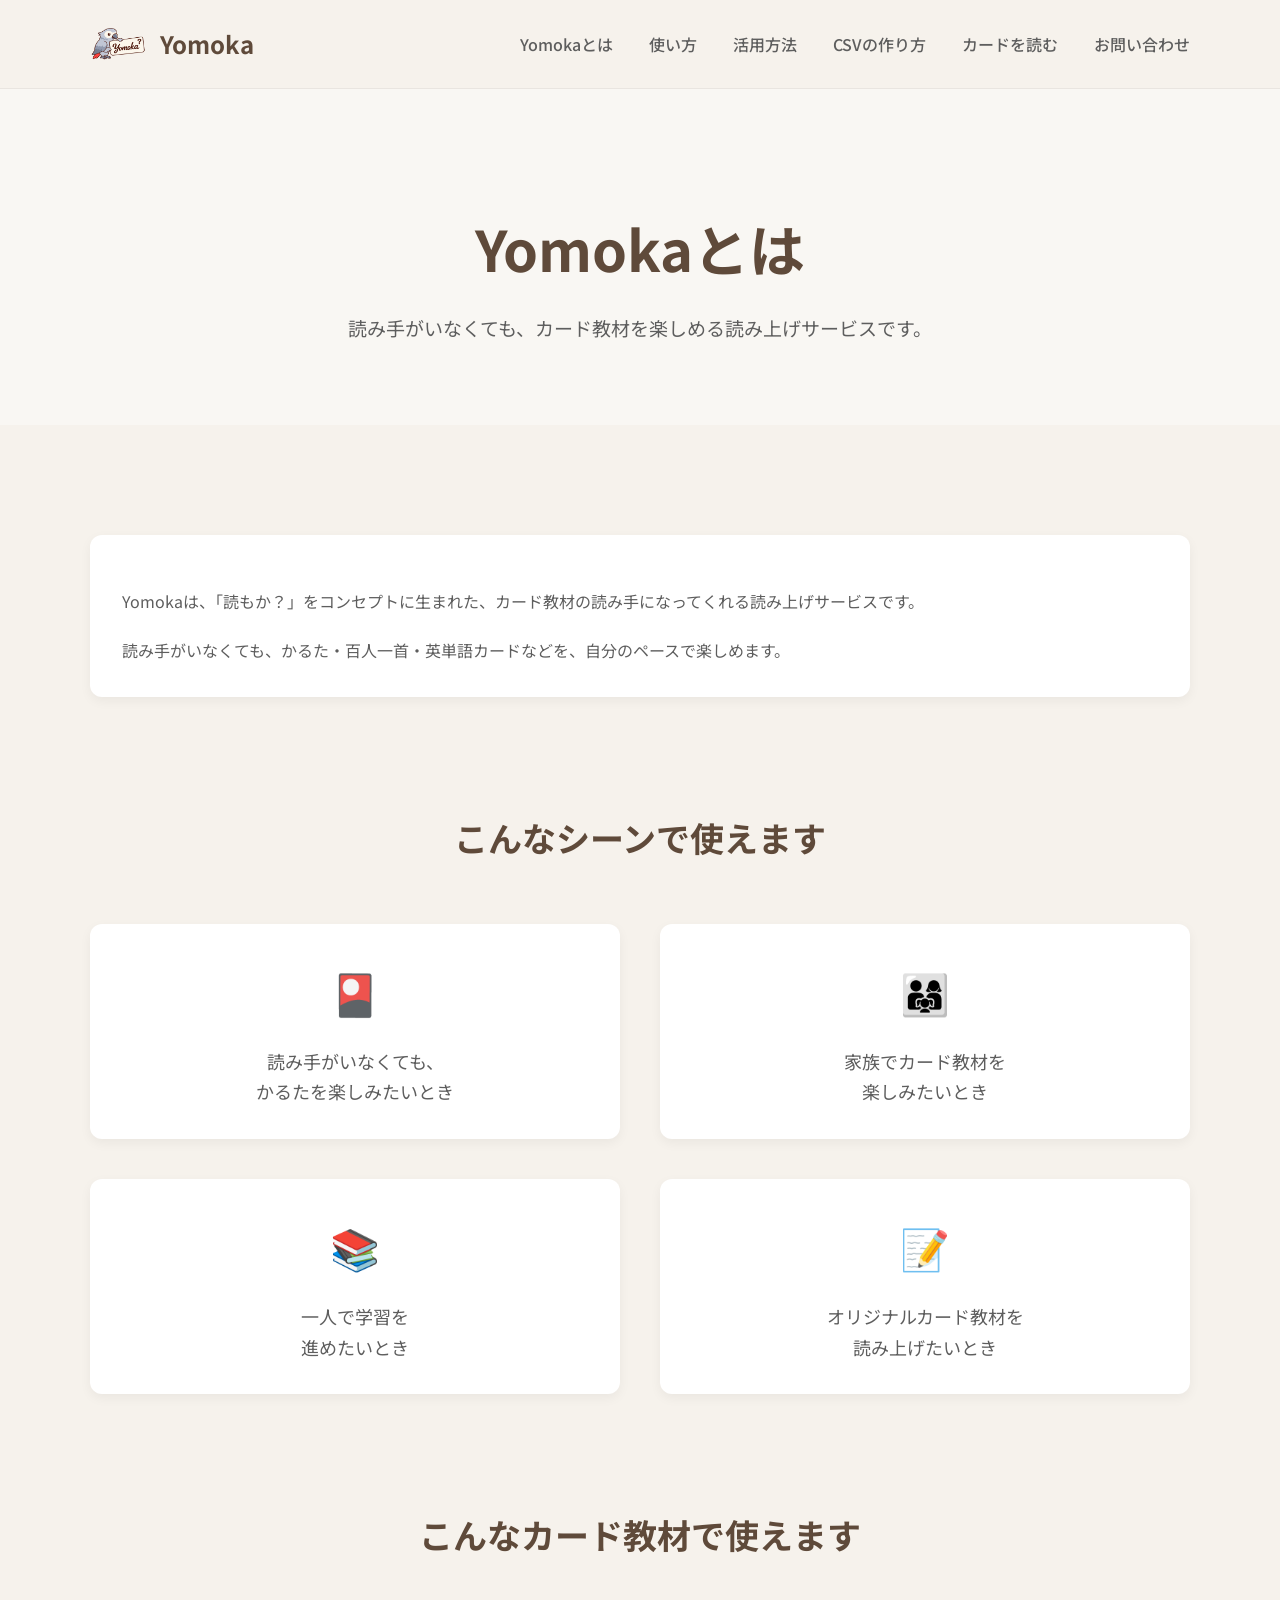
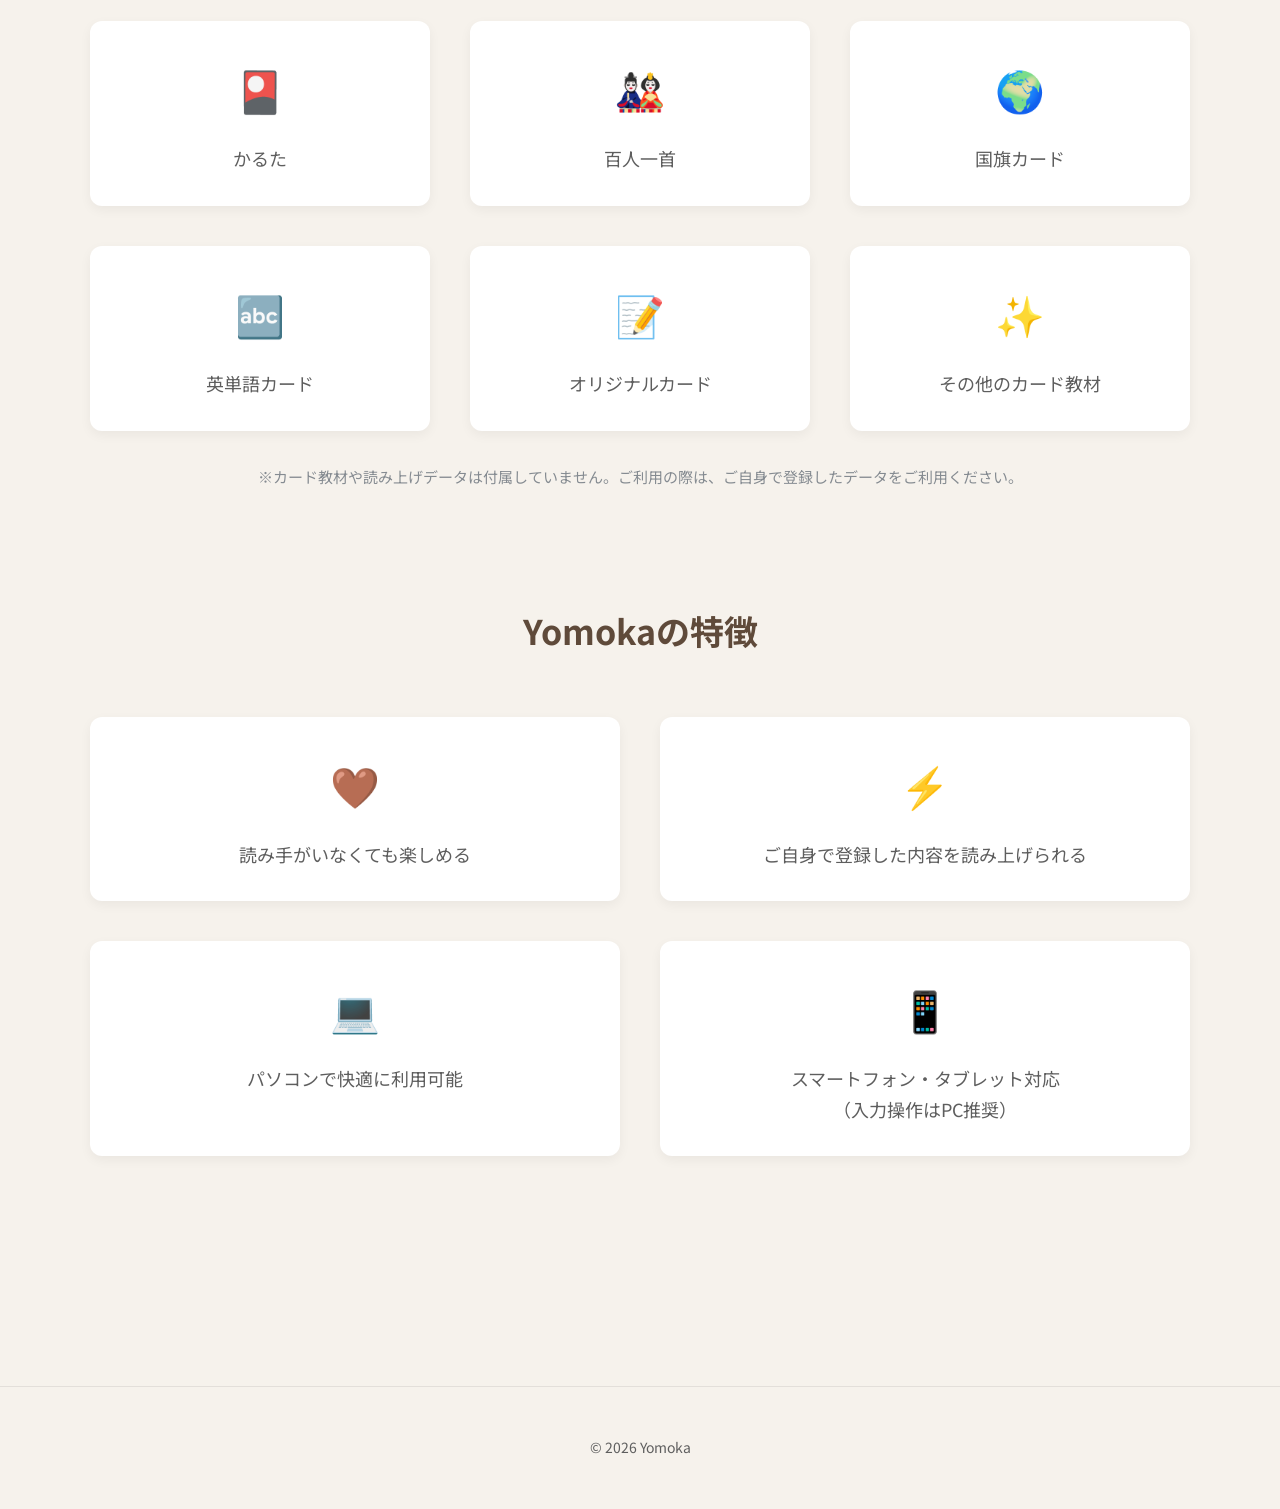
==== about.html @ 035f9401 "Update Yomoka site pages" ====
<!DOCTYPE html>
<html lang="ja">
<head>
    <meta charset="UTF-8">
    <meta name="viewport" content="width=device-width, initial-scale=1.0">
    <title>Yomokaとは｜Yomoka</title>
    <meta name="description" content="Yomokaは、カード教材の読み手になってくれる読み上げサービスです。">
    <link rel="stylesheet" href="css/style.css">
    <link rel="preconnect" href="https://fonts.googleapis.com"><link rel="preconnect" href="https://fonts.gstatic.com" crossorigin>
    <link href="https://fonts.googleapis.com/css2?family=Noto+Sans+JP:wght@400;500;700&display=swap" rel="stylesheet">
</head>
<body>
<header class="header">
    <div class="container header-inner">
        <a href="index.html" class="logo"><img src="images/logo.png" alt="Yomoka ロゴ"><span>Yomoka</span></a>
        <nav aria-label="メインナビゲーション">
            <ul class="nav">
                <li><a href="about.html">Yomokaとは</a></li>
                <li><a href="usage.html">使い方</a></li>
                <li><a href="use-cases.html">活用方法</a></li>
                <li><a href="csv.html">CSVの作り方</a></li>
                <li><a href="player.html">カードを読む</a></li>
                <li><a href="https://forms.gle/XRMqAVYMLcaAQ1Hg7" target="_blank" rel="noopener noreferrer">お問い合わせ</a></li>
            </ul>
        </nav>
    </div>
</header>
<main class="content-page">
    <section class="page-hero"><div class="container"><h1>Yomokaとは</h1><p>読み手がいなくても、カード教材を楽しめる読み上げサービスです。</p></div></section>
    <section class="section"><div class="container"><div class="card"><p>Yomokaは、「読もか？」をコンセプトに生まれた、カード教材の読み手になってくれる読み上げサービスです。</p><p>読み手がいなくても、かるた・百人一首・英単語カードなどを、自分のペースで楽しめます。</p></div></div></section>
    <section class="section section-compact"><div class="container"><h2>こんなシーンで使えます</h2><div class="grid grid-2"><div class="card">🎴<h3>読み手がいなくても、<br>かるたを楽しみたいとき</h3></div><div class="card">👨‍👩‍👧<h3>家族でカード教材を<br>楽しみたいとき</h3></div><div class="card">📚<h3>一人で学習を<br>進めたいとき</h3></div><div class="card">📝<h3>オリジナルカード教材を<br>読み上げたいとき</h3></div></div></div></section>
    <section class="section section-compact"><div class="container"><h2>こんなカード教材で使えます</h2><div class="grid grid-3"><div class="card">🎴<h3>かるた</h3></div><div class="card">🎎<h3>百人一首</h3></div><div class="card">🌍<h3>国旗カード</h3></div><div class="card">🔤<h3>英単語カード</h3></div><div class="card">📝<h3>オリジナルカード</h3></div><div class="card">✨<h3>その他のカード教材</h3></div></div><p class="note">※カード教材や読み上げデータは付属していません。ご利用の際は、ご自身で登録したデータをご利用ください。</p></div></section>
    <section class="section section-compact"><div class="container"><h2>Yomokaの特徴</h2><div class="grid grid-2"><div class="card">🤎<h3>読み手がいなくても楽しめる</h3></div><div class="card">⚡<h3>ご自身で登録した内容を読み上げられる</h3></div><div class="card">💻<h3>パソコンで快適に利用可能</h3></div><div class="card">📱<h3>スマートフォン・タブレット対応<br>（入力操作はPC推奨）</h3></div></div></div></section>
</main><footer><div class="container"><p>© 2026 Yomoka</p></div></footer><script src="js/script.js"></script></body></html>
---- css/style.css ----
*{margin:0;padding:0;box-sizing:border-box}
html{scroll-behavior:smooth}
body{font-family:"Noto Sans JP",sans-serif;background:#F6F2EC;color:#5E5E5E;line-height:1.8;font-size:16px}
img{max-width:100%;display:block}
a{text-decoration:none;color:inherit}
ul{list-style:none}
:root{--bg:#F6F2EC;--brown:#5F4A3A;--gray:#5E5E5E;--sub:#858B91;--accent:#B94A48;--white:#fff}
.container{width:min(1100px,92%);margin:auto}
.section{padding:110px 0}
h1{font-size:56px;color:var(--brown);font-weight:700;margin-bottom:16px}
h2{font-size:34px;color:var(--brown);text-align:center;margin-bottom:56px;font-weight:700}
h3{font-size:18px;font-weight:400;color:var(--gray);line-height:1.7}
p{color:var(--gray);font-weight:400}.center{text-align:center}
.header{position:fixed;top:0;left:0;width:100%;background:rgba(246,242,236,.96);backdrop-filter:blur(10px);z-index:999;border-bottom:1px solid rgba(0,0,0,.05)}
.header-inner{min-height:88px;padding:12px 0;display:flex;justify-content:space-between;align-items:center}
.logo{display:flex;align-items:center;gap:12px;font-weight:700;color:var(--brown);font-size:24px}.logo img{width:58px;height:auto}
.nav{display:flex;gap:36px}.nav a{color:var(--gray);transition:.25s;font-weight:500}.nav a:hover{color:var(--brown)}
.hero{padding:180px 0 150px}.hero-content{display:grid;grid-template-columns:minmax(280px,.9fr) minmax(0,1.1fr);gap:80px;align-items:center;max-width:980px}.hero-logo-wrap{display:flex;justify-content:center;align-items:center}.hero-logo{width:min(330px,80%);margin:auto}.hero-copy{text-align:left}.catch{font-size:34px;color:var(--brown);font-weight:700;margin-bottom:12px}.tagline{font-size:22px;margin-bottom:48px}.btn-primary{display:inline-block;background:var(--brown);color:#fff;padding:16px 44px;border-radius:12px;transition:.25s;font-size:18px;font-weight:500}.btn-primary:hover{transform:translateY(-2px);opacity:.92}.hero-note{margin-top:28px;color:var(--sub);font-size:15px}
.card{background:var(--white);border-radius:12px;padding:32px;box-shadow:0 4px 12px rgba(0,0,0,.05);transition:.25s}.card:hover{transform:translateY(-4px);box-shadow:0 10px 24px rgba(0,0,0,.08)}.card p{margin-top:20px}.note{margin-top:32px;text-align:center;font-size:15px;color:var(--sub)}
.grid{display:grid;gap:40px}.grid-2{grid-template-columns:repeat(2,1fr)}.grid-3{grid-template-columns:repeat(3,1fr)}.grid .card{text-align:center;font-size:40px}.grid .card h3{margin-top:18px}
.steps{display:grid;grid-template-columns:1fr auto 1fr auto 1fr;gap:24px;align-items:center}.step{background:#fff;border-radius:12px;padding:40px 28px;text-align:center;box-shadow:0 4px 12px rgba(0,0,0,.05)}.step-number{font-size:42px;color:var(--brown);font-weight:700;margin-bottom:18px}.arrow{font-size:36px;color:var(--brown)}
footer{margin-top:120px;padding:48px 0;border-top:1px solid rgba(0,0,0,.08);text-align:center;color:var(--sub);font-size:14px}
@media(max-width:900px){h1{font-size:46px}h2{font-size:30px}.nav{gap:22px;font-size:15px}.grid-3{grid-template-columns:repeat(2,1fr)}.steps{grid-template-columns:1fr}.arrow{transform:rotate(90deg);margin:auto}.hero-content{grid-template-columns:1fr;gap:50px;text-align:center}.hero-copy{text-align:center}.hero-logo{width:min(280px,65%)}}
@media(max-width:640px){.header-inner{min-height:72px;padding:8px 0}.logo img{width:50px}.logo span{display:none}.nav{display:none}.hero{padding-top:132px;padding-bottom:100px}.hero-logo{width:220px}h1{font-size:38px}.catch{font-size:28px}.tagline{font-size:18px}.section{padding:80px 0}h2{font-size:28px;margin-bottom:40px}.grid-2,.grid-3{grid-template-columns:1fr}.card{padding:28px}.btn-primary{width:100%;max-width:320px}footer{margin-top:80px}}
/* Content pages */
.content-page{padding-top:88px}.page-hero{padding:110px 0 80px;text-align:center;background:rgba(255,255,255,.35)}.page-hero h1{margin-bottom:12px}.page-hero p{font-size:19px}.section-compact{padding-top:0}.page-action{margin-top:44px}.page-link-card{display:block;text-align:left!important;font-size:inherit!important}.page-link-card h3{color:var(--brown);font-size:22px;font-weight:700}.page-link-card p{margin-top:10px}.page-link-card:hover{color:inherit}.placeholder{min-height:170px;margin-top:28px;border:2px dashed rgba(95,74,58,.28);border-radius:12px;background:rgba(255,255,255,.42);display:flex;align-items:center;justify-content:center;text-align:center;padding:24px;color:var(--sub);font-size:14px}.use-case{scroll-margin-top:110px}.use-case + .use-case{margin-top:80px}.use-case-heading{font-size:28px;text-align:left;margin-bottom:24px}.use-case-intro{max-width:800px;margin-bottom:28px}.csv-link{color:var(--brown);font-weight:700;text-decoration:underline;text-underline-offset:4px}.level-grid{display:grid;grid-template-columns:repeat(2,minmax(0,1fr));gap:32px}.level-card h3{font-size:21px;color:var(--brown);font-weight:700}.level-card p{margin-top:16px}.level-card .placeholder{min-height:150px}.coming-soon{max-width:720px;margin:auto;text-align:center}.coming-soon p{margin-top:18px}@media(max-width:900px){.nav{gap:16px;font-size:14px}.level-grid{grid-template-columns:1fr}}@media(max-width:760px){.nav{display:none}.content-page{padding-top:72px}.page-hero{padding:80px 0 60px}.page-hero p{font-size:16px}.use-case + .use-case{margin-top:56px}.use-case-heading{font-size:24px}}
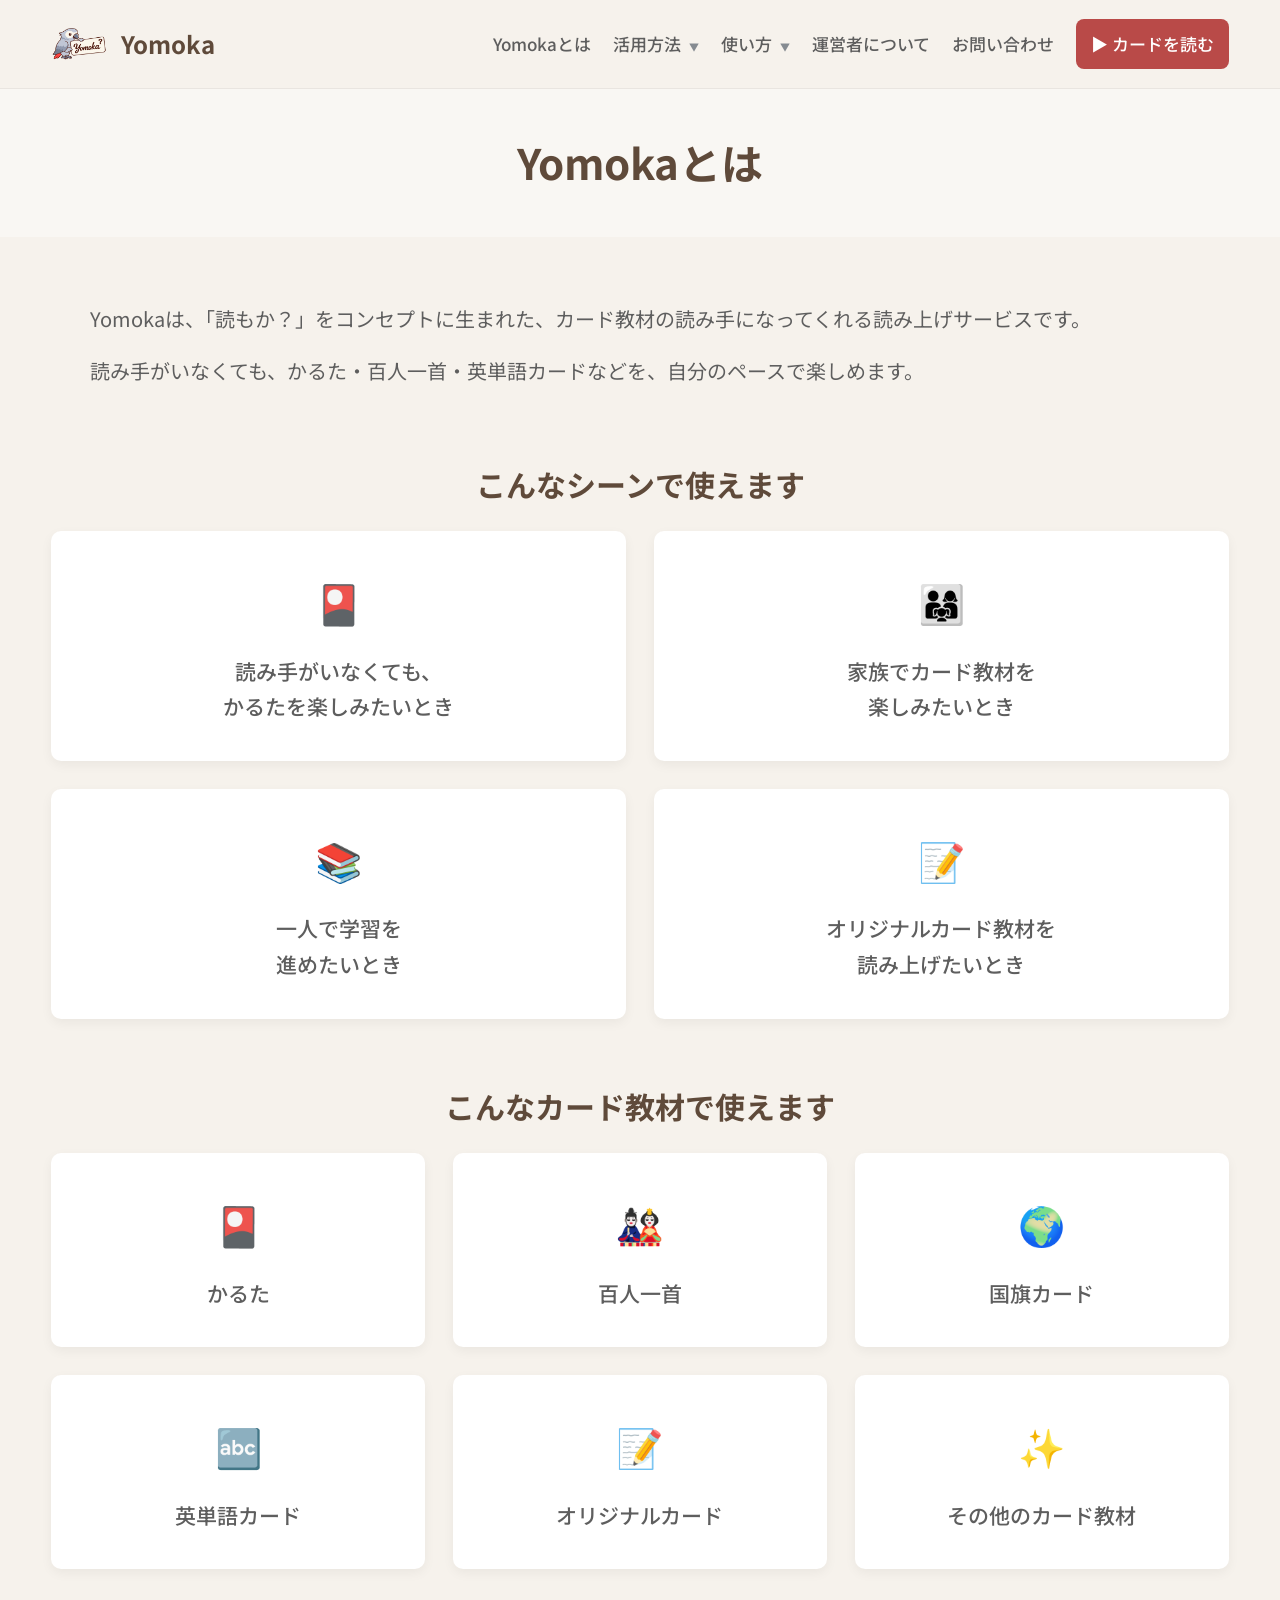
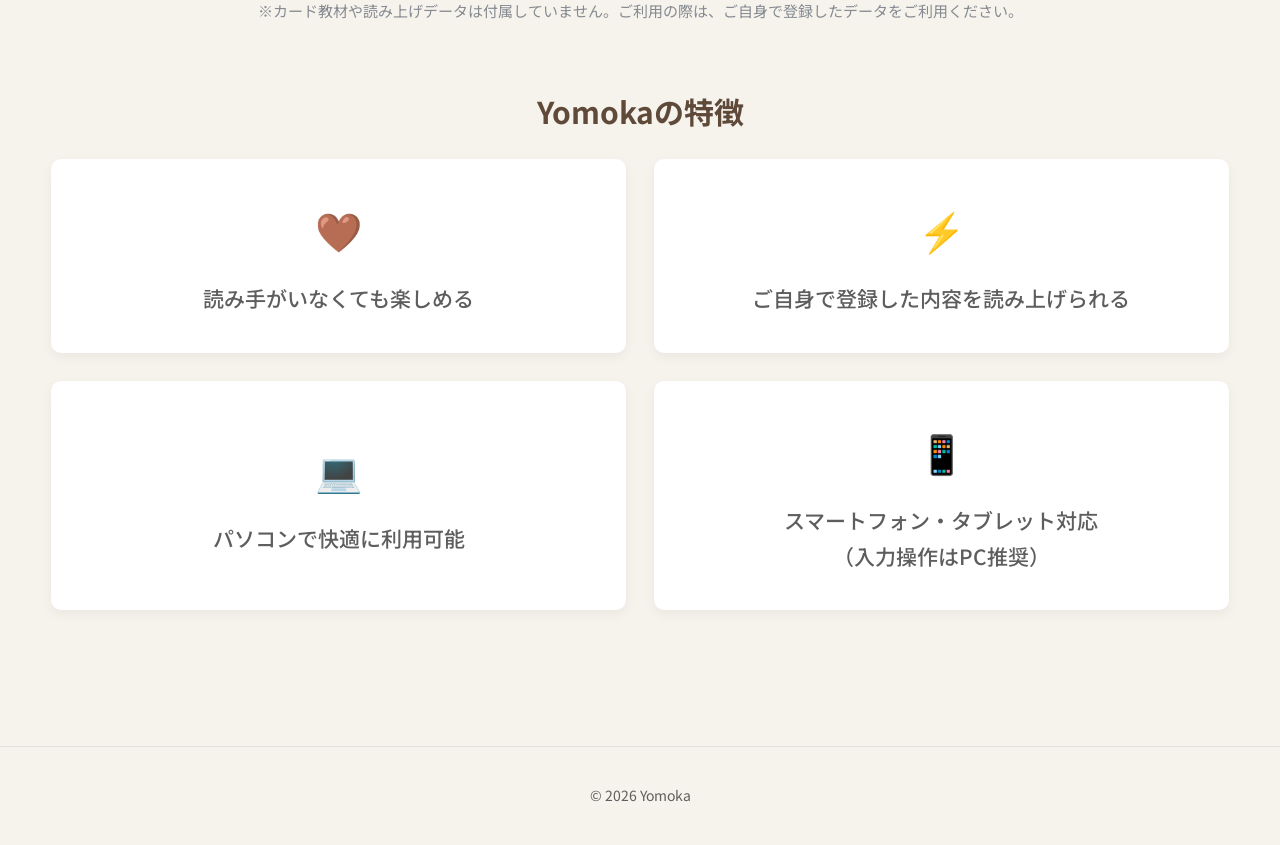
==== commit 69b93a01: "Unify Yomoka site layout and typography" ====
--- a/about.html
+++ b/about.html
@@ -16,19 +16,19 @@
         <nav aria-label="メインナビゲーション">
             <ul class="nav">
                 <li><a href="about.html">Yomokaとは</a></li>
+                <li class="nav-dropdown"><div class="nav-dropdown-label"><a href="use-cases.html">活用方法 <span class="nav-dropdown-indicator" aria-hidden="true">▼</span></a><button class="nav-dropdown-toggle" type="button" aria-expanded="false" aria-controls="case-submenu" aria-label="活用方法の詳細を開く">▼</button></div><ul class="nav-submenu" id="case-submenu"><li><a href="proverb-karuta.html">① 市販のことわざかるたで遊ぶ</a></li><li><a href="hyakunin-isshu.html">② 百人一首で遊ぶ</a></li><li><a href="english-cards.html">③ 英単語カードで英語を学ぶ</a></li></ul></li>
                 <li><a href="usage.html">使い方</a></li>
-                <li><a href="use-cases.html">活用方法</a></li>
-                <li><a href="csv.html">CSVの作り方</a></li>
-                <li><a href="player.html">カードを読む</a></li>
+                <li><a href="operator.html">運営者について</a></li>
                 <li><a href="https://forms.gle/XRMqAVYMLcaAQ1Hg7" target="_blank" rel="noopener noreferrer">お問い合わせ</a></li>
+                <li class="nav-cta"><a href="player.html">▶ カードを読む</a></li>
             </ul>
         </nav>
     </div>
 </header>
-<main class="content-page">
-    <section class="page-hero"><div class="container"><h1>Yomokaとは</h1><p>読み手がいなくても、カード教材を楽しめる読み上げサービスです。</p></div></section>
-    <section class="section"><div class="container"><div class="card"><p>Yomokaは、「読もか？」をコンセプトに生まれた、カード教材の読み手になってくれる読み上げサービスです。</p><p>読み手がいなくても、かるた・百人一首・英単語カードなどを、自分のペースで楽しめます。</p></div></div></section>
-    <section class="section section-compact"><div class="container"><h2>こんなシーンで使えます</h2><div class="grid grid-2"><div class="card">🎴<h3>読み手がいなくても、<br>かるたを楽しみたいとき</h3></div><div class="card">👨‍👩‍👧<h3>家族でカード教材を<br>楽しみたいとき</h3></div><div class="card">📚<h3>一人で学習を<br>進めたいとき</h3></div><div class="card">📝<h3>オリジナルカード教材を<br>読み上げたいとき</h3></div></div></div></section>
-    <section class="section section-compact"><div class="container"><h2>こんなカード教材で使えます</h2><div class="grid grid-3"><div class="card">🎴<h3>かるた</h3></div><div class="card">🎎<h3>百人一首</h3></div><div class="card">🌍<h3>国旗カード</h3></div><div class="card">🔤<h3>英単語カード</h3></div><div class="card">📝<h3>オリジナルカード</h3></div><div class="card">✨<h3>その他のカード教材</h3></div></div><p class="note">※カード教材や読み上げデータは付属していません。ご利用の際は、ご自身で登録したデータをご利用ください。</p></div></section>
-    <section class="section section-compact"><div class="container"><h2>Yomokaの特徴</h2><div class="grid grid-2"><div class="card">🤎<h3>読み手がいなくても楽しめる</h3></div><div class="card">⚡<h3>ご自身で登録した内容を読み上げられる</h3></div><div class="card">💻<h3>パソコンで快適に利用可能</h3></div><div class="card">📱<h3>スマートフォン・タブレット対応<br>（入力操作はPC推奨）</h3></div></div></div></section>
+<main class="content-page about-page">
+    <section class="page-hero"><div class="container"><h1>Yomokaとは</h1></div></section>
+    <section class="section about-lead-section content-start"><div class="container about-lead"><p class="content-prose">Yomokaは、「読もか？」をコンセプトに生まれた、カード教材の読み手になってくれる読み上げサービスです。</p><p class="content-prose">読み手がいなくても、かるた・百人一首・英単語カードなどを、自分のペースで楽しめます。</p></div></section>
+    <section class="section section-compact about-section"><div class="container"><h2>こんなシーンで使えます</h2><div class="grid grid-2 about-card-grid about-scene-grid"><div class="card">🎴<h3>読み手がいなくても、<br>かるたを楽しみたいとき</h3></div><div class="card">👨‍👩‍👧<h3>家族でカード教材を<br>楽しみたいとき</h3></div><div class="card">📚<h3>一人で学習を<br>進めたいとき</h3></div><div class="card">📝<h3>オリジナルカード教材を<br>読み上げたいとき</h3></div></div></div></section>
+    <section class="section section-compact about-section"><div class="container"><h2>こんなカード教材で使えます</h2><div class="grid grid-3 about-card-grid about-material-grid"><div class="card">🎴<h3>かるた</h3></div><div class="card">🎎<h3>百人一首</h3></div><div class="card">🌍<h3>国旗カード</h3></div><div class="card">🔤<h3>英単語カード</h3></div><div class="card">📝<h3>オリジナルカード</h3></div><div class="card">✨<h3>その他のカード教材</h3></div></div><p class="note">※カード教材や読み上げデータは付属していません。ご利用の際は、ご自身で登録したデータをご利用ください。</p></div></section>
+    <section class="section section-compact about-section"><div class="container"><h2>Yomokaの特徴</h2><div class="grid grid-2 about-card-grid about-feature-grid"><div class="card">🤎<h3>読み手がいなくても楽しめる</h3></div><div class="card">⚡<h3>ご自身で登録した内容を読み上げられる</h3></div><div class="card">💻<h3>パソコンで快適に利用可能</h3></div><div class="card">📱<h3>スマートフォン・タブレット対応<br>（入力操作はPC推奨）</h3></div></div></div></section>
 </main><footer><div class="container"><p>© 2026 Yomoka</p></div></footer><script src="js/script.js"></script></body></html>
--- a/css/style.css
+++ b/css/style.css
@@ -1,26 +1,66 @@
 *{margin:0;padding:0;box-sizing:border-box}
+/* Final normal-copy scale and title-to-content rhythm. */
+html body main.content-page>section.section.content-start{padding-top:64px!important}
+html body .content-page .about-lead p,
+html body .content-page .operator-content p,
+html body .content-page .use-case-intro,
+html body .content-page .level-card p,
+html body .content-page .usage-step p,
+html body .content-page .coming-soon p,
+html body .page-links .page-link-card p,
+html body .player-intro-content p{font-size:20px!important;line-height:1.8!important}
+html body .content-page .use-case-intro:has(.csv-link){font-size:16px!important}
+@media(max-width:760px){html body main.content-page>section.section.content-start{padding-top:48px!important}html body .content-page .about-lead p,html body .content-page .operator-content p,html body .content-page .use-case-intro,html body .content-page .level-card p,html body .content-page .usage-step p,html body .coming-soon p,html body .page-links .page-link-card p,html body .player-intro-content p{font-size:18px!important}html body .content-page .use-case-intro:has(.csv-link){font-size:16px!important}}
+/* Normal content pages share one outer frame; prose remains readable within it. */
+:root{--normal-page-frame:1200px;--normal-page-prose:1120px}
+html body .content-page:not(.player-main) .container{width:min(var(--normal-page-frame),92%)!important;max-width:none!important}
+html body main.content-page .content-prose{width:93.333%!important;max-width:var(--normal-page-prose)!important;margin-left:auto!important;margin-right:auto!important}
+html body .content-page .about-lead p,
+html body .content-page .operator-content p,
+html body .content-page .operator-content h2,
+html body .content-page .use-case-intro{width:93.333%!important;max-width:var(--normal-page-prose)!important;margin-left:auto!important;margin-right:auto!important}
+html body .content-page .coming-soon{width:93.333%!important;max-width:var(--normal-page-prose)!important;margin-left:auto!important;margin-right:auto!important}
+@media(max-width:640px){html body .content-page:not(.player-main) .container{width:calc(100% - 32px)!important}html body main.content-page .content-prose{width:100%!important;max-width:none!important}html body .content-page .about-lead p,html body .content-page .operator-content p,html body .content-page .operator-content h2,html body .content-page .use-case-intro,html body .content-page .coming-soon{width:100%!important;max-width:none!important}}
+html body .content-page .use-case-links .use-case-intro{margin-bottom:0!important}
+/* Navigation and content-flow refinements */
+/* Final shared layout system: outer frame, prose, cards, and standard pages. */
+:root{--layout-outer:1200px;--layout-prose:900px;--layout-card:1200px;--layout-mobile-gutter:16px;--layout-title-space:44px;--layout-content-space:48px;--layout-section-space:64px}.container{width:min(var(--layout-outer),92%)!important;margin-inline:auto!important}body{font-size:17px!important;line-height:1.85!important}.content-page .page-hero{padding:var(--layout-title-space) 0!important}.content-page .page-hero h1:last-child{margin-bottom:0}.content-page>section.section:first-of-type{padding:var(--layout-content-space) 0 var(--layout-section-space)!important}.content-page:not(.player-main)>section.section+section.section{padding:0 0 var(--layout-section-space)!important}.content-page h1{font-size:42px!important;line-height:1.45}.content-page:not(.player-main) h2{font-size:30px!important;line-height:1.55;margin-bottom:24px!important}.content-page:not(.player-main) h3{font-size:21px!important;line-height:1.7}.about-lead,.operator-content,.use-case-links .use-case-intro{max-width:var(--layout-prose)!important;margin-inline:auto!important}.about-lead p,.operator-content p,.use-case-intro{font-size:17px!important;line-height:1.85!important}.use-case-links,.usage-steps,.level-grid,.guide-flow{max-width:var(--layout-card)!important;margin-inline:auto!important}.usage-steps .usage-step,.use-case-links .use-case-link-card{min-height:0!important;padding:32px 36px!important}.operator-content h2{font-size:30px!important;line-height:1.55!important;margin:48px 0 20px!important}.operator-content h2:first-of-type{margin-top:48px!important}.coming-soon{max-width:var(--layout-prose)!important;margin-inline:auto!important}.hero .hero-content{max-width:var(--layout-card)!important;margin-inline:auto!important}.page-links{padding-top:64px!important}.page-links .guide-flow{display:grid;gap:28px}.page-links .page-link-card{min-height:152px;padding:32px 36px!important}.page-links .page-link-card h3{font-size:21px!important}.page-links .page-link-card p{font-size:17px;line-height:1.8}.page-links .page-link-card:hover{transform:translateY(-4px)}@media(max-width:640px){.container{width:calc(100% - (var(--layout-mobile-gutter) * 2))!important}.content-page .page-hero{padding:32px 0!important}.content-page>section.section:first-of-type{padding:40px 0 56px!important}.content-page:not(.player-main)>section.section+section.section{padding-bottom:56px!important}.content-page h1{font-size:34px!important}.content-page:not(.player-main) h2{font-size:26px!important}.content-page:not(.player-main) h3{font-size:20px!important}.about-lead,.operator-content,.use-case-links .use-case-intro{max-width:none!important}.use-case-links,.usage-steps,.level-grid,.guide-flow{max-width:none!important}.usage-steps .usage-step,.use-case-links .use-case-link-card{padding:28px!important}.page-links{padding-top:48px!important}.page-links .page-link-card{min-height:0;padding:28px!important}.page-links .page-link-card p{font-size:17px}}
+/* Site-wide type scale and vertical rhythm. */
+.content-page .page-hero{padding:68px 0 36px!important}.about-page .page-hero,.operator-page .page-hero{padding:64px 0 28px!important}.section.operator-section{padding:44px 0 72px!important}.section.about-lead-section{padding:30px 0 56px!important}.about-lead p{font-size:19px!important;line-height:1.9}.operator-content p,.use-case-intro{font-size:18px!important;line-height:1.9}.use-case-links .use-case-intro{margin-bottom:28px!important}@media(max-width:640px){.content-page .page-hero,.about-page .page-hero,.operator-page .page-hero{padding:56px 0 28px!important}.section.operator-section{padding:40px 0 60px!important}.section.about-lead-section{padding:28px 0 48px!important}.about-lead p,.operator-content p,.use-case-intro{font-size:17px!important}}
+.content-page .page-hero{padding:44px 0!important}.content-page .page-hero h1:last-child{margin-bottom:0}.about-lead{max-width:1120px!important}.use-case-links,.usage-steps,.level-grid{max-width:1120px!important}.use-case-links .use-case-link-card{min-height:220px;padding:38px 44px}.usage-steps .usage-step{padding:36px 40px}.hero .hero-content{max-width:1100px;gap:64px}.guide-flow{max-width:1120px!important}@media(max-width:640px){.content-page .page-hero{padding:36px 0!important}.about-lead,.use-case-links,.usage-steps,.level-grid{max-width:none!important}.use-case-links .use-case-link-card,.usage-steps .usage-step{padding:28px}.hero .hero-content{gap:40px}}
+.content-page .page-hero{padding:84px 0 52px}.content-page:not(.operator-page):not(.about-page)>section.section:first-of-type{padding-top:64px}.use-case-links .use-case-intro{max-width:800px;margin:0 0 32px;font-size:17px;line-height:1.9}.player-main{font-size:16px}@media(max-width:900px){h1{font-size:42px!important}h2{font-size:28px!important}.content-page .page-hero{padding:72px 0 44px}}@media(max-width:640px){h1{font-size:34px!important}h2{font-size:26px!important}.section{padding:64px 0!important}.content-page .page-hero{padding:60px 0 36px}.content-page:not(.operator-page):not(.about-page)>section.section:first-of-type{padding-top:48px}.use-case-links .use-case-intro{font-size:16px;margin-bottom:24px}}
+/* Common navigation: desktop dropdown and touch-friendly mobile menu. */
+/* Keep the submenu connected to its parent so the pointer never crosses a gap. */
+.nav-dropdown>.nav-submenu{top:100%;margin-top:0;transform:translateY(0)}
+.nav-dropdown{position:relative}.nav-dropdown-label{display:flex;align-items:center}.nav-dropdown-indicator{font-size:10px;color:var(--sub);margin-left:4px}.nav-dropdown-toggle,.nav-toggle{display:none}.nav-submenu{position:absolute;top:calc(100% + 12px);left:-16px;z-index:1000;min-width:270px;padding:10px;background:var(--white);border:1px solid rgba(95,74,58,.12);border-radius:10px;box-shadow:0 10px 24px rgba(0,0,0,.1);opacity:0;visibility:hidden;transform:translateY(-4px);pointer-events:none;transition:opacity .18s ease,transform .18s ease,visibility .18s}.nav-dropdown:hover>.nav-submenu,.nav-dropdown:focus-within>.nav-submenu{opacity:1;visibility:visible;transform:translateY(0);pointer-events:auto}.nav-submenu a{display:block;padding:10px 12px;border-radius:6px;font-size:14px;line-height:1.55;white-space:normal}.nav-submenu a:hover,.nav-submenu a:focus-visible{background:rgba(95,74,58,.08);color:var(--brown)}@media(max-width:760px){.header-inner{position:relative}.nav-toggle{display:inline-flex;align-items:center;justify-content:center;margin-left:auto;padding:8px 12px;border:1px solid rgba(95,74,58,.22);border-radius:8px;background:var(--white);color:var(--brown);font:inherit;font-size:14px;cursor:pointer}.header .nav{display:none!important;position:absolute;top:calc(100% + 8px);right:0;width:min(360px,92vw);padding:12px;background:var(--bg);border:1px solid rgba(95,74,58,.12);border-radius:10px;box-shadow:0 12px 28px rgba(0,0,0,.12);flex-direction:column;align-items:stretch;gap:0!important}.header .nav.nav-open{display:flex!important}.header .nav>li{width:100%}.header .nav>li>a,.nav-dropdown-label>a{display:block;padding:10px 8px}.nav-dropdown-label{justify-content:space-between}.nav-dropdown-toggle{display:inline-flex;align-items:center;justify-content:center;width:38px;height:38px;border:0;border-radius:6px;background:transparent;color:var(--brown);font-size:12px;cursor:pointer}.nav-submenu{display:none!important;position:static;min-width:0;margin:0 0 6px 12px;padding:4px;background:rgba(255,255,255,.6);border:0;border-left:2px solid rgba(95,74,58,.18);border-radius:0;box-shadow:none;opacity:1;visibility:visible;transform:none;pointer-events:auto}.nav-dropdown.is-open>.nav-submenu{display:block!important}.nav-submenu a{padding:9px 12px;font-size:14px}.header .nav .nav-cta{margin-top:8px}.header .nav .nav-cta a{display:block;text-align:center}}
+/* About page: a spacious introduction followed by consistently sized cards. */
+.about-page .page-hero{padding:84px 0 24px}.section.about-lead-section{padding:30px 0 72px}.about-lead{max-width:800px;margin:0 auto}.about-lead p{font-size:18px;line-height:1.9;margin:0 0 16px}.section.about-section{padding:0 0 80px}.about-section h2{font-size:30px;line-height:1.5;margin:0 0 34px}.about-card-grid{gap:32px}.about-page .about-card-grid .card{display:flex;flex-direction:column;justify-content:center;align-items:center;padding:36px 32px;text-align:center;font-size:38px}.about-page .about-card-grid .card h3{margin-top:16px;font-size:19px;line-height:1.7;font-weight:500;color:var(--gray)}.about-scene-grid .card,.about-feature-grid .card{min-height:190px}.about-material-grid .card{min-height:150px}.about-page .note{max-width:800px;margin:28px auto 0;line-height:1.8}@media(max-width:640px){.about-page .page-hero{padding:64px 0 20px}.section.about-lead-section{padding:28px 0 56px}.about-lead{width:92%}.about-lead p{font-size:17px;line-height:1.9;margin-bottom:14px}.section.about-section{padding-bottom:60px}.about-section h2{font-size:26px;margin-bottom:28px}.about-card-grid{gap:20px}.about-page .about-card-grid .card{min-height:160px;padding:30px 24px;font-size:34px}.about-page .about-card-grid .card h3{font-size:18px;margin-top:14px}.about-page .about-material-grid{grid-template-columns:repeat(2,1fr)}.about-page .about-material-grid .card{min-height:132px;padding:24px 14px}.about-page .about-material-grid .card h3{font-size:17px}.about-page .note{margin-top:24px}}
+/* Operator page: a calm, single-column reading layout. */
+.operator-page .page-hero{padding:84px 0 50px}.section.operator-section{padding:56px 0 96px}.operator-content{max-width:800px;margin:0 auto}.operator-content p{margin:0 0 18px;font-size:16px;line-height:2}.operator-content h2{margin:56px 0 20px;font-size:28px;line-height:1.5;text-align:left;color:var(--brown);font-weight:700}.operator-content h2:first-of-type{margin-top:52px}@media(max-width:640px){.operator-page .page-hero{padding:64px 0 40px}.section.operator-section{padding:44px 0 64px}.operator-content{width:92%}.operator-content p{font-size:16px;line-height:1.95;margin-bottom:16px}.operator-content h2{font-size:24px;margin:46px 0 16px;line-height:1.55}.operator-content h2:first-of-type{margin-top:42px}}
+.nav{align-items:center!important;gap:22px!important}.nav a{white-space:nowrap}.nav-cta a{display:inline-block;background:var(--accent);color:var(--white)!important;padding:9px 15px;border-radius:8px}.nav-cta a:hover{opacity:.9}
+.guide-flow{display:grid;grid-template-columns:1fr;gap:24px;max-width:780px;margin:auto}.guide-flow .page-link-card{padding:34px 40px}.use-case-links{display:grid;gap:28px;max-width:860px}.use-case-link-card{display:block;min-height:240px;padding:42px 48px}.use-case-link-card span{display:block;color:var(--accent);font-size:22px;font-weight:700;margin-bottom:10px}.use-case-link-card h2{font-size:28px;text-align:left;margin-bottom:18px}.use-case-link-card p{color:var(--brown);font-weight:700}.level-grid{grid-template-columns:1fr!important;gap:36px!important;max-width:860px}.level-card{padding:40px}.level-card h2{font-size:24px;color:var(--brown);font-weight:700;text-align:left;margin-bottom:20px}.level-card .placeholder{min-height:220px!important}.usage-steps{display:grid;gap:32px;max-width:860px}.usage-step{padding:40px}.usage-step .step-number{font-size:30px;margin-bottom:8px}.usage-step h2{font-size:25px;text-align:left;margin-bottom:18px}.usage-step p{margin-top:0}.usage-step .placeholder{min-height:220px}@media(max-width:900px){.nav{gap:12px!important;font-size:13px}.nav-cta a{padding:8px 10px}}@media(max-width:760px){.use-case-link-card{min-height:210px;padding:32px}.use-case-link-card h2{font-size:24px}.level-card,.usage-step{padding:28px}.level-card .placeholder,.usage-step .placeholder{min-height:180px!important}}
 html{scroll-behavior:smooth}
-body{font-family:"Noto Sans JP",sans-serif;background:#F6F2EC;color:#5E5E5E;line-height:1.8;font-size:16px}
+body{font-family:"Noto Sans JP",sans-serif;background:#F6F2EC;color:#5E5E5E;line-height:1.9;font-size:18px}
 img{max-width:100%;display:block}
 a{text-decoration:none;color:inherit}
 ul{list-style:none}
 :root{--bg:#F6F2EC;--brown:#5F4A3A;--gray:#5E5E5E;--sub:#858B91;--accent:#B94A48;--white:#fff}
-.container{width:min(1100px,92%);margin:auto}
-.section{padding:110px 0}
-h1{font-size:56px;color:var(--brown);font-weight:700;margin-bottom:16px}
-h2{font-size:34px;color:var(--brown);text-align:center;margin-bottom:56px;font-weight:700}
-h3{font-size:18px;font-weight:400;color:var(--gray);line-height:1.7}
+.container{width:min(1200px,92%);margin:auto}
+.section{padding:76px 0}
+h1{font-size:42px;color:var(--brown);font-weight:700;margin-bottom:12px}
+h2{font-size:30px;color:var(--brown);text-align:center;margin-bottom:40px;font-weight:700}
+h3{font-size:21px;font-weight:400;color:var(--gray);line-height:1.7}
 p{color:var(--gray);font-weight:400}.center{text-align:center}
 .header{position:fixed;top:0;left:0;width:100%;background:rgba(246,242,236,.96);backdrop-filter:blur(10px);z-index:999;border-bottom:1px solid rgba(0,0,0,.05)}
 .header-inner{min-height:88px;padding:12px 0;display:flex;justify-content:space-between;align-items:center}
 .logo{display:flex;align-items:center;gap:12px;font-weight:700;color:var(--brown);font-size:24px}.logo img{width:58px;height:auto}
-.nav{display:flex;gap:36px}.nav a{color:var(--gray);transition:.25s;font-weight:500}.nav a:hover{color:var(--brown)}
+.nav{display:flex;align-items:center;gap:22px}.nav a{color:var(--gray);transition:.25s;font-weight:500;white-space:nowrap}.nav a:hover{color:var(--brown)}.nav-cta a{display:inline-block;background:var(--accent);color:var(--white);padding:9px 15px;border-radius:8px}.nav-cta a:hover{color:var(--white);opacity:.9}
 .hero{padding:180px 0 150px}.hero-content{display:grid;grid-template-columns:minmax(280px,.9fr) minmax(0,1.1fr);gap:80px;align-items:center;max-width:980px}.hero-logo-wrap{display:flex;justify-content:center;align-items:center}.hero-logo{width:min(330px,80%);margin:auto}.hero-copy{text-align:left}.catch{font-size:34px;color:var(--brown);font-weight:700;margin-bottom:12px}.tagline{font-size:22px;margin-bottom:48px}.btn-primary{display:inline-block;background:var(--brown);color:#fff;padding:16px 44px;border-radius:12px;transition:.25s;font-size:18px;font-weight:500}.btn-primary:hover{transform:translateY(-2px);opacity:.92}.hero-note{margin-top:28px;color:var(--sub);font-size:15px}
-.card{background:var(--white);border-radius:12px;padding:32px;box-shadow:0 4px 12px rgba(0,0,0,.05);transition:.25s}.card:hover{transform:translateY(-4px);box-shadow:0 10px 24px rgba(0,0,0,.08)}.card p{margin-top:20px}.note{margin-top:32px;text-align:center;font-size:15px;color:var(--sub)}
-.grid{display:grid;gap:40px}.grid-2{grid-template-columns:repeat(2,1fr)}.grid-3{grid-template-columns:repeat(3,1fr)}.grid .card{text-align:center;font-size:40px}.grid .card h3{margin-top:18px}
+.card{background:var(--white);border-radius:10px;padding:28px;box-shadow:0 4px 12px rgba(0,0,0,.05);transition:.25s}.card:hover{transform:translateY(-4px);box-shadow:0 10px 24px rgba(0,0,0,.08)}.card p{margin-top:18px}.note{margin-top:28px;text-align:center;font-size:15px;color:var(--sub)}
+.grid{display:grid;gap:28px}.grid-2{grid-template-columns:repeat(2,1fr)}.grid-3{grid-template-columns:repeat(3,1fr)}.grid .card{text-align:center;font-size:40px}.grid .card h3{margin-top:16px}
 .steps{display:grid;grid-template-columns:1fr auto 1fr auto 1fr;gap:24px;align-items:center}.step{background:#fff;border-radius:12px;padding:40px 28px;text-align:center;box-shadow:0 4px 12px rgba(0,0,0,.05)}.step-number{font-size:42px;color:var(--brown);font-weight:700;margin-bottom:18px}.arrow{font-size:36px;color:var(--brown)}
-footer{margin-top:120px;padding:48px 0;border-top:1px solid rgba(0,0,0,.08);text-align:center;color:var(--sub);font-size:14px}
+footer{margin-top:72px;padding:36px 0;border-top:1px solid rgba(0,0,0,.08);text-align:center;color:var(--sub);font-size:14px}
 @media(max-width:900px){h1{font-size:46px}h2{font-size:30px}.nav{gap:22px;font-size:15px}.grid-3{grid-template-columns:repeat(2,1fr)}.steps{grid-template-columns:1fr}.arrow{transform:rotate(90deg);margin:auto}.hero-content{grid-template-columns:1fr;gap:50px;text-align:center}.hero-copy{text-align:center}.hero-logo{width:min(280px,65%)}}
 @media(max-width:640px){.header-inner{min-height:72px;padding:8px 0}.logo img{width:50px}.logo span{display:none}.nav{display:none}.hero{padding-top:132px;padding-bottom:100px}.hero-logo{width:220px}h1{font-size:38px}.catch{font-size:28px}.tagline{font-size:18px}.section{padding:80px 0}h2{font-size:28px;margin-bottom:40px}.grid-2,.grid-3{grid-template-columns:1fr}.card{padding:28px}.btn-primary{width:100%;max-width:320px}footer{margin-top:80px}}
 /* Content pages */
-.content-page{padding-top:88px}.page-hero{padding:110px 0 80px;text-align:center;background:rgba(255,255,255,.35)}.page-hero h1{margin-bottom:12px}.page-hero p{font-size:19px}.section-compact{padding-top:0}.page-action{margin-top:44px}.page-link-card{display:block;text-align:left!important;font-size:inherit!important}.page-link-card h3{color:var(--brown);font-size:22px;font-weight:700}.page-link-card p{margin-top:10px}.page-link-card:hover{color:inherit}.placeholder{min-height:170px;margin-top:28px;border:2px dashed rgba(95,74,58,.28);border-radius:12px;background:rgba(255,255,255,.42);display:flex;align-items:center;justify-content:center;text-align:center;padding:24px;color:var(--sub);font-size:14px}.use-case{scroll-margin-top:110px}.use-case + .use-case{margin-top:80px}.use-case-heading{font-size:28px;text-align:left;margin-bottom:24px}.use-case-intro{max-width:800px;margin-bottom:28px}.csv-link{color:var(--brown);font-weight:700;text-decoration:underline;text-underline-offset:4px}.level-grid{display:grid;grid-template-columns:repeat(2,minmax(0,1fr));gap:32px}.level-card h3{font-size:21px;color:var(--brown);font-weight:700}.level-card p{margin-top:16px}.level-card .placeholder{min-height:150px}.coming-soon{max-width:720px;margin:auto;text-align:center}.coming-soon p{margin-top:18px}@media(max-width:900px){.nav{gap:16px;font-size:14px}.level-grid{grid-template-columns:1fr}}@media(max-width:760px){.nav{display:none}.content-page{padding-top:72px}.page-hero{padding:80px 0 60px}.page-hero p{font-size:16px}.use-case + .use-case{margin-top:56px}.use-case-heading{font-size:24px}}+.content-page{padding-top:88px}.page-hero{padding:110px 0 80px;text-align:center;background:rgba(255,255,255,.35)}.page-hero h1{margin-bottom:12px}.page-hero p{font-size:19px}.section-compact{padding-top:0}.page-action{margin-top:44px}.page-link-card{display:block;text-align:left!important;font-size:inherit!important}.page-link-card h3{color:var(--brown);font-size:22px;font-weight:700}.page-link-card p{margin-top:10px}.page-link-card:hover{color:inherit}.placeholder{min-height:170px;margin-top:28px;border:2px dashed rgba(95,74,58,.28);border-radius:12px;background:rgba(255,255,255,.42);display:flex;align-items:center;justify-content:center;text-align:center;padding:24px;color:var(--sub);font-size:14px}.use-case{scroll-margin-top:110px}.use-case + .use-case{margin-top:80px}.use-case-heading{font-size:28px;text-align:left;margin-bottom:24px}.use-case-intro{max-width:800px;margin-bottom:28px}.csv-link{color:var(--brown);font-weight:700;text-decoration:underline;text-underline-offset:4px}.level-grid{display:grid;grid-template-columns:repeat(2,minmax(0,1fr));gap:32px}.level-card h3{font-size:21px;color:var(--brown);font-weight:700}.level-card p{margin-top:16px}.level-card .placeholder{min-height:150px}.coming-soon{max-width:720px;margin:auto;text-align:center}.coming-soon p{margin-top:18px}@media(max-width:900px){.nav{gap:16px;font-size:14px}.level-grid{grid-template-columns:1fr}}@media(max-width:760px){.nav{display:none}.content-page{padding-top:72px}.page-hero{padding:80px 0 60px}.page-hero p{font-size:16px}.use-case + .use-case{margin-top:56px}.use-case-heading{font-size:24px}}
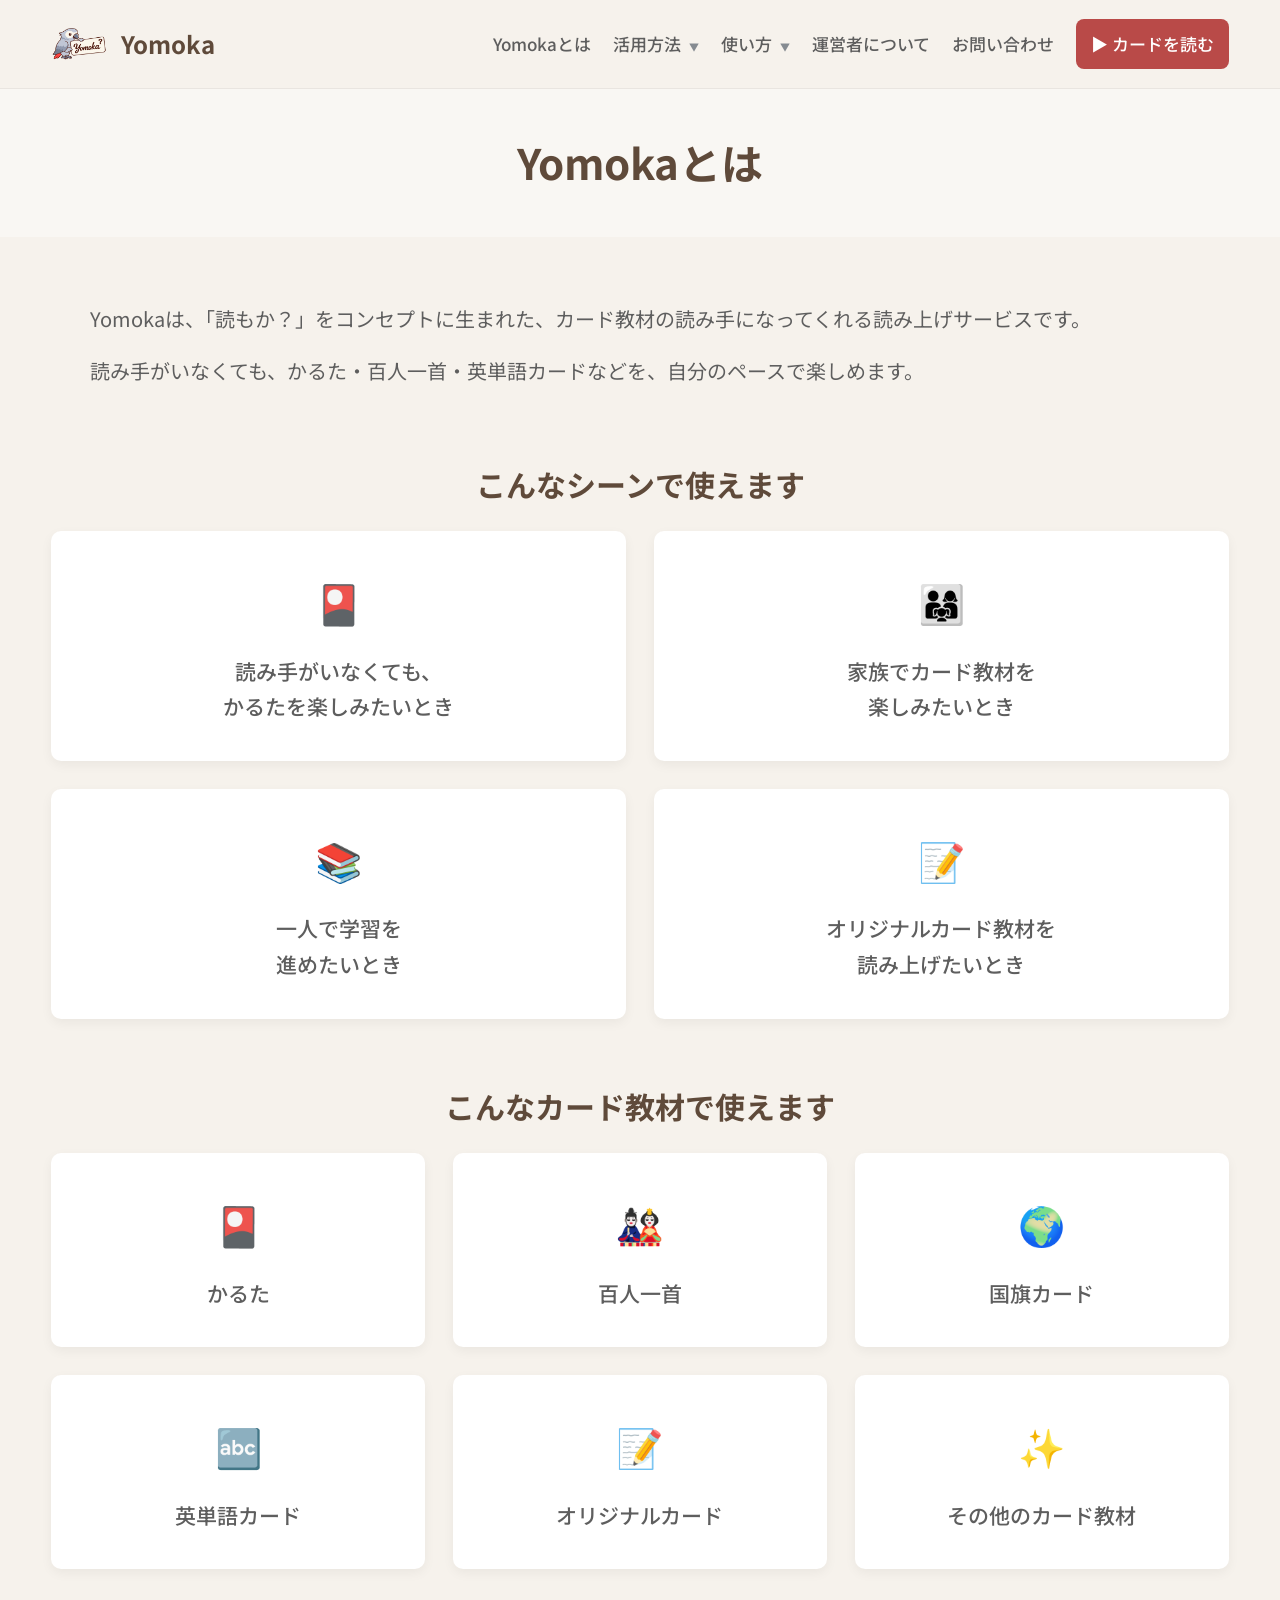
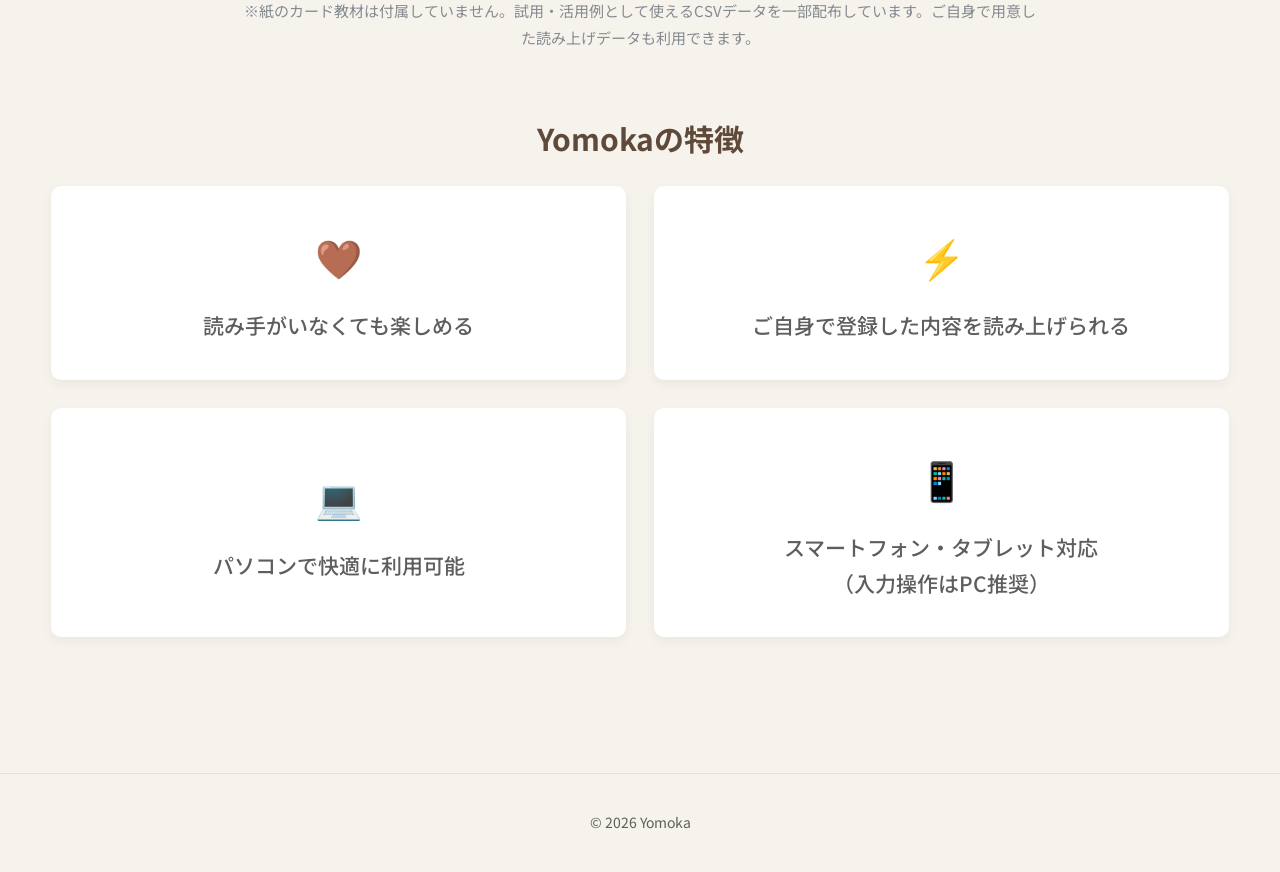
==== commit c5eb7592: "CSV案内と読み上げ操作を改善" ====
--- a/about.html
+++ b/about.html
@@ -1,10 +1,20 @@
 <!DOCTYPE html>
 <html lang="ja">
 <head>
+<!-- Google tag (gtag.js) -->
+<script async src="https://www.googletagmanager.com/gtag/js?id=G-VE0PL207WV"></script>
+<script>
+  window.dataLayer = window.dataLayer || [];
+  function gtag(){dataLayer.push(arguments);}
+  gtag('js', new Date());
+
+  gtag('config', 'G-VE0PL207WV');
+</script>
+
     <meta charset="UTF-8">
     <meta name="viewport" content="width=device-width, initial-scale=1.0">
     <title>Yomokaとは｜Yomoka</title>
-    <meta name="description" content="Yomokaは、カード教材の読み手になってくれる読み上げサービスです。">
+    <meta name="description" content="Yomoka（ヨモカ）は、カード教材の読み手になってくれる読み上げサービスです。家族でのかるた遊びや一人での学習など、利用シーンとサービスの特徴をご紹介します。"><link rel="canonical" href="https://hello-yomoka.github.io/about.html">
     <link rel="stylesheet" href="css/style.css">
     <link rel="preconnect" href="https://fonts.googleapis.com"><link rel="preconnect" href="https://fonts.gstatic.com" crossorigin>
     <link href="https://fonts.googleapis.com/css2?family=Noto+Sans+JP:wght@400;500;700&display=swap" rel="stylesheet">
@@ -12,11 +22,11 @@
 <body>
 <header class="header">
     <div class="container header-inner">
-        <a href="index.html" class="logo"><img src="images/logo.png" alt="Yomoka ロゴ"><span>Yomoka</span></a>
+        <a href="/" class="logo"><img src="images/logo.png" alt="Yomoka ロゴ"><span>Yomoka</span></a>
         <nav aria-label="メインナビゲーション">
             <ul class="nav">
                 <li><a href="about.html">Yomokaとは</a></li>
-                <li class="nav-dropdown"><div class="nav-dropdown-label"><a href="use-cases.html">活用方法 <span class="nav-dropdown-indicator" aria-hidden="true">▼</span></a><button class="nav-dropdown-toggle" type="button" aria-expanded="false" aria-controls="case-submenu" aria-label="活用方法の詳細を開く">▼</button></div><ul class="nav-submenu" id="case-submenu"><li><a href="proverb-karuta.html">① 市販のことわざかるたで遊ぶ</a></li><li><a href="hyakunin-isshu.html">② 百人一首で遊ぶ</a></li><li><a href="english-cards.html">③ 英単語カードで英語を学ぶ</a></li></ul></li>
+                <li class="nav-dropdown"><div class="nav-dropdown-label"><a href="use-cases.html">活用方法 <span class="nav-dropdown-indicator" aria-hidden="true">▼</span></a><button class="nav-dropdown-toggle" type="button" aria-expanded="false" aria-controls="case-submenu" aria-label="活用方法の詳細を開く">▼</button></div><ul class="nav-submenu" id="case-submenu"><li><a href="use-cases.html">活用方法一覧</a></li><li><a href="proverb-karuta.html">① 市販のことわざかるたで遊ぶ</a></li><li><a href="hyakunin-isshu.html">② 百人一首で遊ぶ</a></li><li><a href="english-cards.html">③ 英単語カードで英語を学ぶ</a></li></ul></li>
                 <li><a href="usage.html">使い方</a></li>
                 <li><a href="operator.html">運営者について</a></li>
                 <li><a href="https://forms.gle/XRMqAVYMLcaAQ1Hg7" target="_blank" rel="noopener noreferrer">お問い合わせ</a></li>
@@ -29,6 +39,6 @@
     <section class="page-hero"><div class="container"><h1>Yomokaとは</h1></div></section>
     <section class="section about-lead-section content-start"><div class="container about-lead"><p class="content-prose">Yomokaは、「読もか？」をコンセプトに生まれた、カード教材の読み手になってくれる読み上げサービスです。</p><p class="content-prose">読み手がいなくても、かるた・百人一首・英単語カードなどを、自分のペースで楽しめます。</p></div></section>
     <section class="section section-compact about-section"><div class="container"><h2>こんなシーンで使えます</h2><div class="grid grid-2 about-card-grid about-scene-grid"><div class="card">🎴<h3>読み手がいなくても、<br>かるたを楽しみたいとき</h3></div><div class="card">👨‍👩‍👧<h3>家族でカード教材を<br>楽しみたいとき</h3></div><div class="card">📚<h3>一人で学習を<br>進めたいとき</h3></div><div class="card">📝<h3>オリジナルカード教材を<br>読み上げたいとき</h3></div></div></div></section>
-    <section class="section section-compact about-section"><div class="container"><h2>こんなカード教材で使えます</h2><div class="grid grid-3 about-card-grid about-material-grid"><div class="card">🎴<h3>かるた</h3></div><div class="card">🎎<h3>百人一首</h3></div><div class="card">🌍<h3>国旗カード</h3></div><div class="card">🔤<h3>英単語カード</h3></div><div class="card">📝<h3>オリジナルカード</h3></div><div class="card">✨<h3>その他のカード教材</h3></div></div><p class="note">※カード教材や読み上げデータは付属していません。ご利用の際は、ご自身で登録したデータをご利用ください。</p></div></section>
+    <section class="section section-compact about-section"><div class="container"><h2>こんなカード教材で使えます</h2><div class="grid grid-3 about-card-grid about-material-grid"><div class="card">🎴<h3>かるた</h3></div><div class="card">🎎<h3>百人一首</h3></div><div class="card">🌍<h3>国旗カード</h3></div><div class="card">🔤<h3>英単語カード</h3></div><div class="card">📝<h3>オリジナルカード</h3></div><div class="card">✨<h3>その他のカード教材</h3></div></div><p class="note">※紙のカード教材は付属していません。試用・活用例として使えるCSVデータを一部配布しています。ご自身で用意した読み上げデータも利用できます。</p></div></section>
     <section class="section section-compact about-section"><div class="container"><h2>Yomokaの特徴</h2><div class="grid grid-2 about-card-grid about-feature-grid"><div class="card">🤎<h3>読み手がいなくても楽しめる</h3></div><div class="card">⚡<h3>ご自身で登録した内容を読み上げられる</h3></div><div class="card">💻<h3>パソコンで快適に利用可能</h3></div><div class="card">📱<h3>スマートフォン・タブレット対応<br>（入力操作はPC推奨）</h3></div></div></div></section>
 </main><footer><div class="container"><p>© 2026 Yomoka</p></div></footer><script src="js/script.js"></script></body></html>
--- a/css/style.css
+++ b/css/style.css
@@ -64,3 +64,84 @@
 @media(max-width:640px){.header-inner{min-height:72px;padding:8px 0}.logo img{width:50px}.logo span{display:none}.nav{display:none}.hero{padding-top:132px;padding-bottom:100px}.hero-logo{width:220px}h1{font-size:38px}.catch{font-size:28px}.tagline{font-size:18px}.section{padding:80px 0}h2{font-size:28px;margin-bottom:40px}.grid-2,.grid-3{grid-template-columns:1fr}.card{padding:28px}.btn-primary{width:100%;max-width:320px}footer{margin-top:80px}}
 /* Content pages */
 .content-page{padding-top:88px}.page-hero{padding:110px 0 80px;text-align:center;background:rgba(255,255,255,.35)}.page-hero h1{margin-bottom:12px}.page-hero p{font-size:19px}.section-compact{padding-top:0}.page-action{margin-top:44px}.page-link-card{display:block;text-align:left!important;font-size:inherit!important}.page-link-card h3{color:var(--brown);font-size:22px;font-weight:700}.page-link-card p{margin-top:10px}.page-link-card:hover{color:inherit}.placeholder{min-height:170px;margin-top:28px;border:2px dashed rgba(95,74,58,.28);border-radius:12px;background:rgba(255,255,255,.42);display:flex;align-items:center;justify-content:center;text-align:center;padding:24px;color:var(--sub);font-size:14px}.use-case{scroll-margin-top:110px}.use-case + .use-case{margin-top:80px}.use-case-heading{font-size:28px;text-align:left;margin-bottom:24px}.use-case-intro{max-width:800px;margin-bottom:28px}.csv-link{color:var(--brown);font-weight:700;text-decoration:underline;text-underline-offset:4px}.level-grid{display:grid;grid-template-columns:repeat(2,minmax(0,1fr));gap:32px}.level-card h3{font-size:21px;color:var(--brown);font-weight:700}.level-card p{margin-top:16px}.level-card .placeholder{min-height:150px}.coming-soon{max-width:720px;margin:auto;text-align:center}.coming-soon p{margin-top:18px}@media(max-width:900px){.nav{gap:16px;font-size:14px}.level-grid{grid-template-columns:1fr}}@media(max-width:760px){.nav{display:none}.content-page{padding-top:72px}.page-hero{padding:80px 0 60px}.page-hero p{font-size:16px}.use-case + .use-case{margin-top:56px}.use-case-heading{font-size:24px}}
+
+.usage-step .usage-image{width:100%;height:auto;margin-top:28px}
+
+/* Compact overview cards, scoped to the use-cases page. */
+.use-cases-page .use-case-links { grid-template-rows: auto repeat(3, 1fr); }
+.use-cases-page .use-case-link-card {
+  display: flex;
+  align-items: center;
+  justify-content: space-between;
+  gap: 24px;
+  padding: 22px 36px !important;
+  transition: box-shadow .18s ease;
+}
+.content-page.use-cases-page .use-case-link-card h2 {
+  flex: 1;
+  min-width: 0;
+  margin: 0 !important;
+  color: var(--brown);
+}
+.use-cases-page .use-case-link-card p {
+  flex-shrink: 0;
+  margin: 0;
+  color: var(--sub);
+  font-weight: 500;
+  white-space: nowrap;
+}
+.use-cases-page .use-case-link-card:hover { transform: none; box-shadow: 0 4px 12px rgba(0,0,0,.05); }
+@media (hover: hover) {
+  .use-cases-page .use-case-link-card:hover { box-shadow: 0 6px 16px rgba(95,74,58,.12); }
+}
+.use-cases-page .use-case-link-card:focus-visible { outline: 2px solid var(--brown); outline-offset: 4px; }
+@media (max-width: 640px) {
+  .use-cases-page .use-case-link-card { gap: 12px; padding: 20px 24px !important; }
+}
+@media (prefers-reduced-motion: reduce) {
+  .use-cases-page .use-case-link-card { transition: none; }
+}
+
+/* Proverb karuta illustrations and the pause between readings. */
+.proverb-visual, .learning-visual { width: min(760px, 100%); margin: 28px auto 0; }
+.proverb-illustration, .learning-illustration { width: 100%; height: auto; }
+.proverb-wait-flow { display: flex; flex-direction: column; align-items: center; gap: 12px; margin: 16px 0; color: var(--brown); font-size: 18px; font-weight: 500; line-height: 1.6; }
+.proverb-flow-arrow, .learning-flow-arrow { position: relative; display: block; width: 1px; height: 20px; background: var(--sub); }
+.proverb-flow-arrow::after, .learning-flow-arrow::after { content: ""; position: absolute; bottom: 0; left: 50%; width: 6px; height: 6px; border-right: 1px solid var(--sub); border-bottom: 1px solid var(--sub); transform: translateX(-50%) rotate(45deg); }
+
+/* Home Hero CTA: match header CTA colors and hover without changing geometry. */
+.hero .hero-copy > .btn-primary[href="player.html"] { background: var(--accent); color: var(--white); }
+.hero .hero-copy > .btn-primary[href="player.html"]:hover { transform: none; opacity: .9; }
+
+/* Hyakunin isshu downloads and consecutive illustration scenes. */
+.btn-primary.hyakunin-download { width: auto; max-width: 100%; margin-top: 24px; padding: 10px 20px; border-radius: 8px; background: var(--bg); color: var(--brown); font-size: 16px; text-align: center; }
+.btn-primary.hyakunin-download:hover { transform: none; opacity: .9; }
+.hyakunin-sequence .learning-flow-arrow { margin: 20px auto; }
+
+/* CSV guide: page-local layout and examples. */
+.csv-guide .csv-guide-intro,.csv-guide .csv-guide-point p,.csv-guide .csv-guide-summary{font-size:20px;line-height:1.8}
+.csv-guide .csv-guide-point{margin-top:48px}
+.csv-guide .csv-guide-point h2{text-align:left;margin:0 0 20px;color:var(--brown)}
+.csv-guide .csv-guide-point p+p{margin-top:16px}
+.csv-guide .csv-guide-heading .csv-guide-number{font-size:16px;font-weight:500;color:var(--sub);margin-bottom:8px}
+.csv-guide .csv-guide-key{margin-top:20px;color:var(--brown)}
+.csv-guide .csv-guide-table-wrap{overflow-x:auto;margin:24px 0;max-width:100%}
+.csv-guide .csv-guide-table-wrap:focus-visible{outline:2px solid var(--brown);outline-offset:4px}
+.csv-guide table{width:100%;border-collapse:collapse;table-layout:fixed;font-size:17px;line-height:1.7}
+.csv-guide caption{text-align:left;color:var(--brown);font-weight:500;margin-bottom:10px}
+.csv-guide th,.csv-guide td{text-align:left;vertical-align:top;padding:14px 16px;border:1px solid rgba(95,74,58,.18);overflow-wrap:anywhere}
+.csv-guide th{background:rgba(95,74,58,.06);color:var(--brown)}
+.csv-guide .csv-guide-empty{color:var(--sub)}
+.csv-guide .csv-guide-summary{padding-left:1em;list-style-type:"・"}
+.csv-guide .csv-guide-summary li+li{margin-top:6px}
+@media(max-width:760px){.csv-guide .csv-guide-intro,.csv-guide .csv-guide-point p,.csv-guide .csv-guide-summary{font-size:18px}.csv-guide .csv-guide-point{margin-top:36px}.csv-guide table{min-width:560px;font-size:16px}.csv-guide th,.csv-guide td{padding:12px}.csv-guide .csv-guide-heading .csv-guide-number{font-size:15px}}
+
+.csv-guide .csv-guide-heading--illustrated{display:flex;align-items:center;gap:20px;margin-bottom:20px}
+.csv-guide .csv-guide-heading--illustrated h2{margin:0!important;font-size:32px!important;font-weight:700}
+.csv-guide .csv-guide-point-image{display:block;width:168px;max-width:100%;height:auto;flex-shrink:0}
+@media(max-width:760px){.csv-guide .csv-guide-heading--illustrated{flex-direction:column;align-items:flex-start;gap:16px}.csv-guide .csv-guide-heading--illustrated h2{font-size:28px!important}}
+
+/* Point cards use the same surface as the usage page, without interactive hover effects. */
+.csv-guide .csv-guide-point-card{background:var(--white);border-radius:10px;box-shadow:0 4px 12px rgba(0,0,0,.05);padding:32px 36px;min-width:0}
+.csv-guide .csv-guide-point-card+.csv-guide-point-card{margin-top:32px}
+@media(max-width:760px){.csv-guide .csv-guide-point-card{padding:24px 20px}}
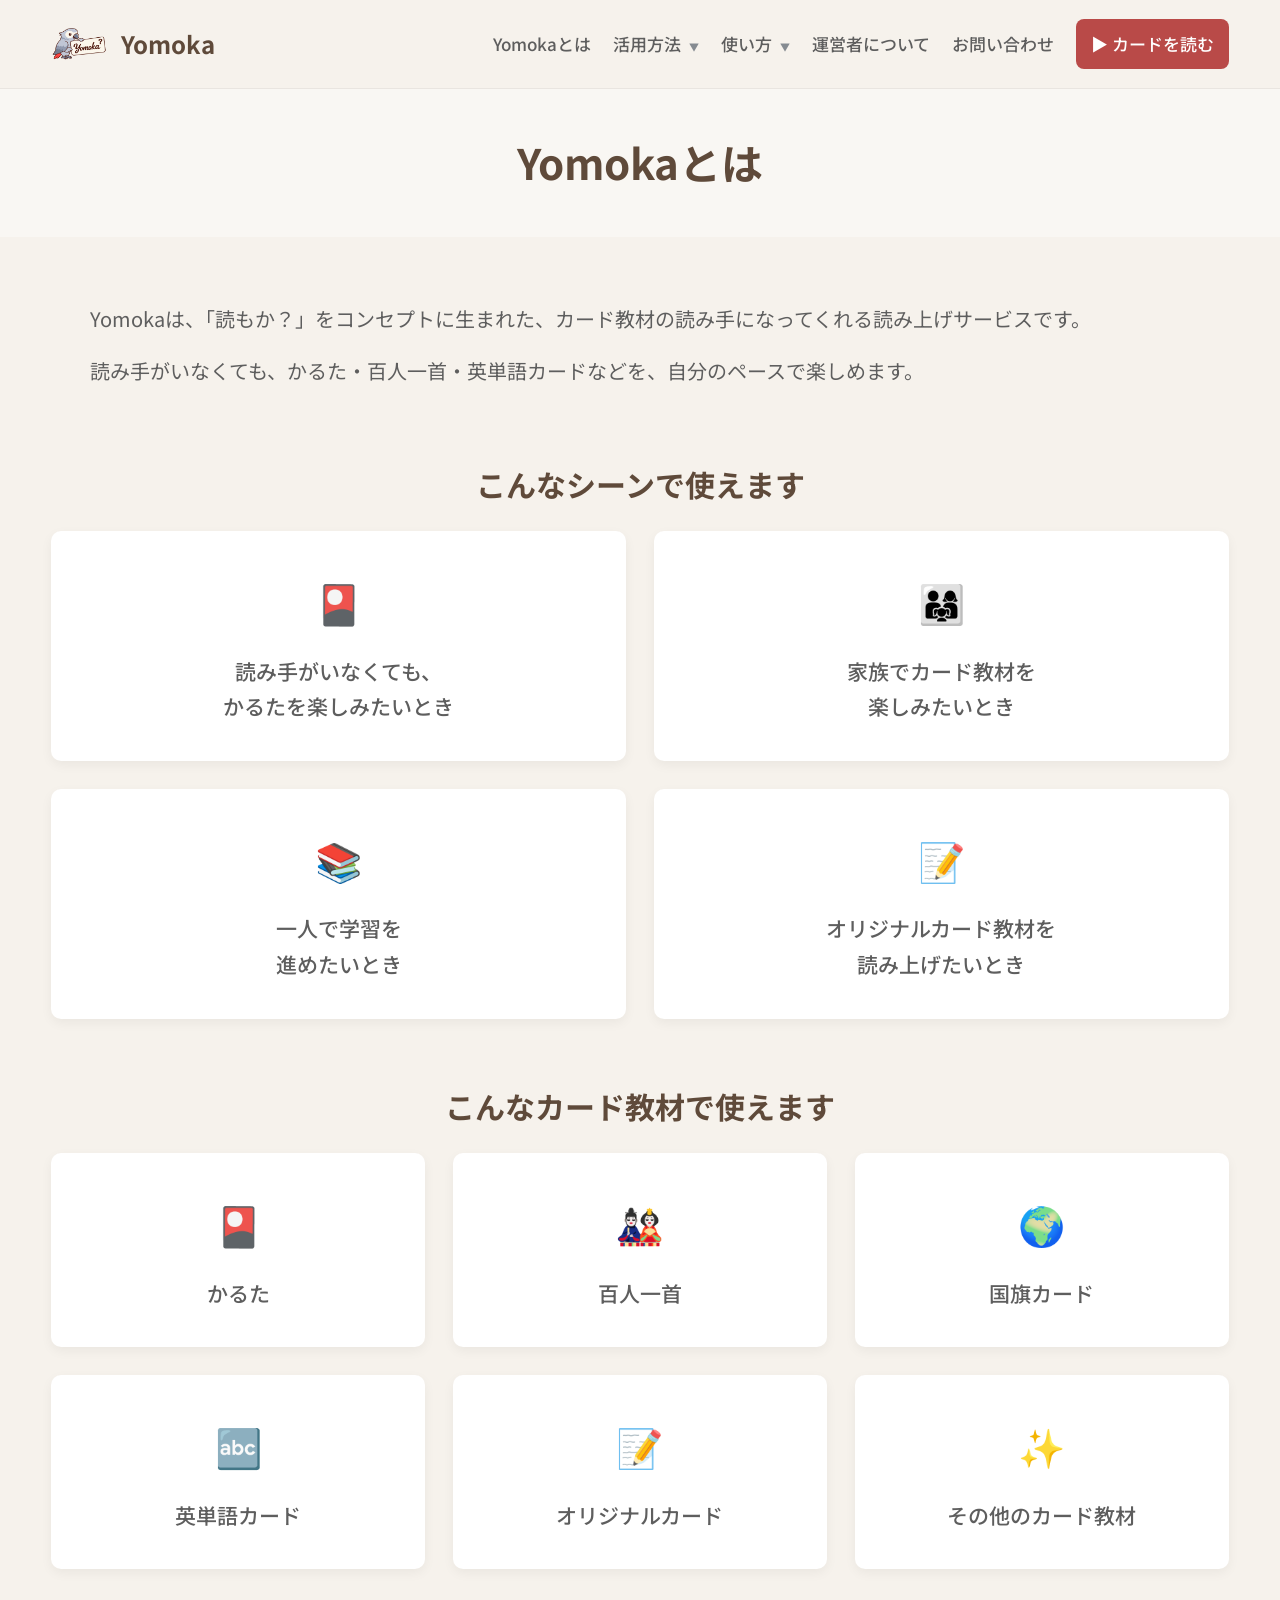
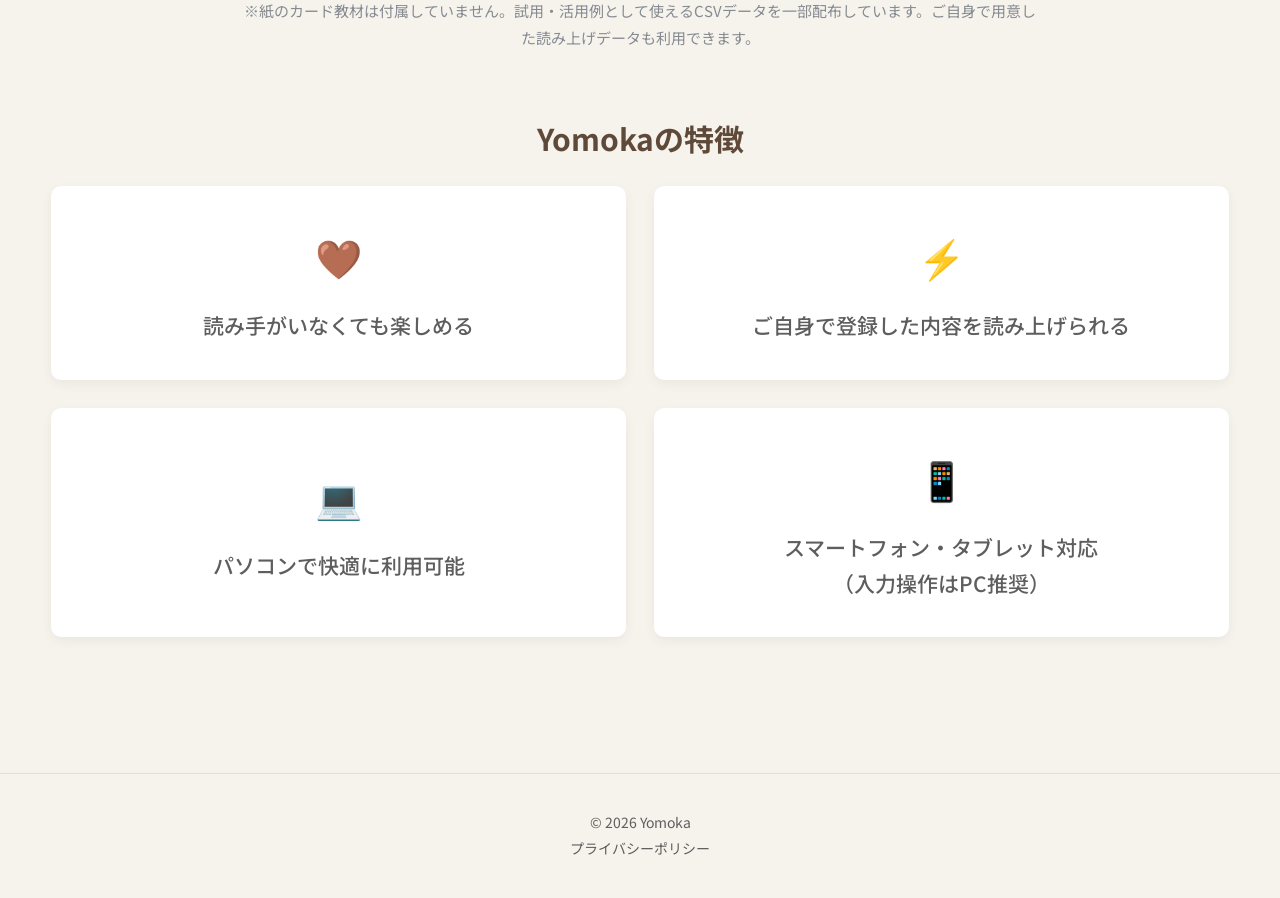
==== commit d455552f: "プライバシーポリシーを追加" ====
--- a/about.html
+++ b/about.html
@@ -41,4 +41,4 @@
     <section class="section section-compact about-section"><div class="container"><h2>こんなシーンで使えます</h2><div class="grid grid-2 about-card-grid about-scene-grid"><div class="card">🎴<h3>読み手がいなくても、<br>かるたを楽しみたいとき</h3></div><div class="card">👨‍👩‍👧<h3>家族でカード教材を<br>楽しみたいとき</h3></div><div class="card">📚<h3>一人で学習を<br>進めたいとき</h3></div><div class="card">📝<h3>オリジナルカード教材を<br>読み上げたいとき</h3></div></div></div></section>
     <section class="section section-compact about-section"><div class="container"><h2>こんなカード教材で使えます</h2><div class="grid grid-3 about-card-grid about-material-grid"><div class="card">🎴<h3>かるた</h3></div><div class="card">🎎<h3>百人一首</h3></div><div class="card">🌍<h3>国旗カード</h3></div><div class="card">🔤<h3>英単語カード</h3></div><div class="card">📝<h3>オリジナルカード</h3></div><div class="card">✨<h3>その他のカード教材</h3></div></div><p class="note">※紙のカード教材は付属していません。試用・活用例として使えるCSVデータを一部配布しています。ご自身で用意した読み上げデータも利用できます。</p></div></section>
     <section class="section section-compact about-section"><div class="container"><h2>Yomokaの特徴</h2><div class="grid grid-2 about-card-grid about-feature-grid"><div class="card">🤎<h3>読み手がいなくても楽しめる</h3></div><div class="card">⚡<h3>ご自身で登録した内容を読み上げられる</h3></div><div class="card">💻<h3>パソコンで快適に利用可能</h3></div><div class="card">📱<h3>スマートフォン・タブレット対応<br>（入力操作はPC推奨）</h3></div></div></div></section>
-</main><footer><div class="container"><p>© 2026 Yomoka</p></div></footer><script src="js/script.js"></script></body></html>
+</main><footer><div class="container"><p>© 2026 Yomoka</p><p><a href="privacy.html">プライバシーポリシー</a></p></div></footer><script src="js/script.js"></script></body></html>
--- a/css/style.css
+++ b/css/style.css
@@ -145,3 +145,9 @@
 .csv-guide .csv-guide-point-card{background:var(--white);border-radius:10px;box-shadow:0 4px 12px rgba(0,0,0,.05);padding:32px 36px;min-width:0}
 .csv-guide .csv-guide-point-card+.csv-guide-point-card{margin-top:32px}
 @media(max-width:760px){.csv-guide .csv-guide-point-card{padding:24px 20px}}
+
+/* Privacy policy: scoped prose spacing and visible list markers. */
+.privacy-content h2{text-align:left;margin-top:48px}
+.privacy-content p+p{margin-top:20px}
+.privacy-content ul{list-style:disc;padding-left:1.5em;margin:16px 0}
+.privacy-content a{overflow-wrap:anywhere}
